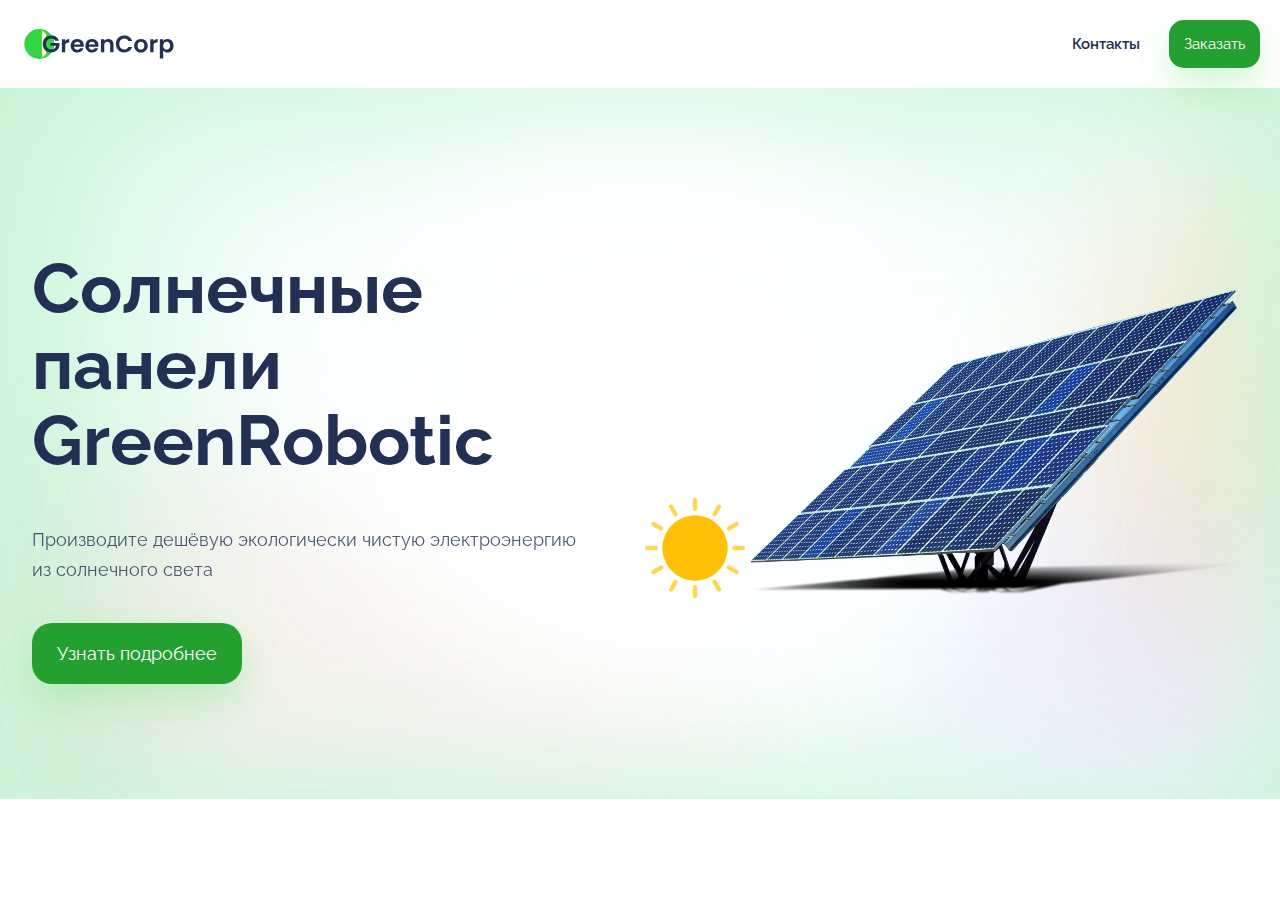
==== index.html @ 8d052358 "Добавили шапку и первую секцию" ====
<!DOCTYPE html>
<html lang="ru">
<head>
  <title>Солнечные батареи GreenCorp</title>
  <link rel="stylesheet" href="main.css">
  <link href="https://fonts.googleapis.com/css2?family=Raleway:wght@100;300;400;500;600;700;800&display=swap" rel="stylesheet">
</head>
<body>
  <header>
    <img class="header__logo" src='img/logo.svg'>
    <div class="header__controls">
      <a href="#contacts">Контакты</a>
      <button>Заказать</button>
    </div>
  </header>
  <section class="about">
    <div class="about__info">
      <h1>Солнечные панели GreenRobotic</h1>
      <p>Производите дешёвую экологически чистую электроэнергию из солнечного света</p>
      <button>Узнать подробнее</button>
    </div>
    <div class="about__images">
      <img class="about__sun-image" src="img/sun.png">
      <img class="about__image" src="img/solar-panel.png">
    </div>
  </section>
</body>
</html>
---- main.css ----
body {
    font-family: 'Raleway', sans-serif;
    color: #213053;
    margin: 0;
  }
   
  header {
    display: flex;
    justify-content: space-between;
    align-items: center;
    padding: 20px;
  }
   
  .header__logo {
    height: 30px;
  }
  button {
    font-family: 'Raleway', sans-serif;
    font-size: 15px;
    color: #fff;
    background-color: #23a030;
    border: none;
    border-radius: 15px;
    cursor: pointer;
    box-shadow: 0 16px 36px rgb(52 213 68 / 22%);
    padding: 15px;
  }
  a {
    text-decoration: none;
    color: #213053;
  }
   
  header a {
    font-size: 15px;
    font-weight: 600;
    margin-right: 25px;
  }
  .about__image {
    width: 500px;
  }
   
  .about__sun-image {
    width: 100px;
    height: 100px;
  }
  .about {
    display: flex;
    align-items: center;
    justify-content: space-around;
    padding-bottom: 115px;
    padding-top: 115px;
  }
  .about h1 {
    font-size: 70px;
    line-height: 76px;
  }
   
  .about p {
    font-size: 18px;
    line-height: 30px;
    opacity: 0.8;
  }
   
  .about button {
    font-size: 18px;
    padding: 20px 25px;
    border-radius: 20px;
    margin-top: 20px;
  }
  .about__info {
    max-width: 550px;
  }
  .about {
    /* ... */
    background: url('img/back.png') no-repeat;
    background-position: center;
    background-size: cover;
  }
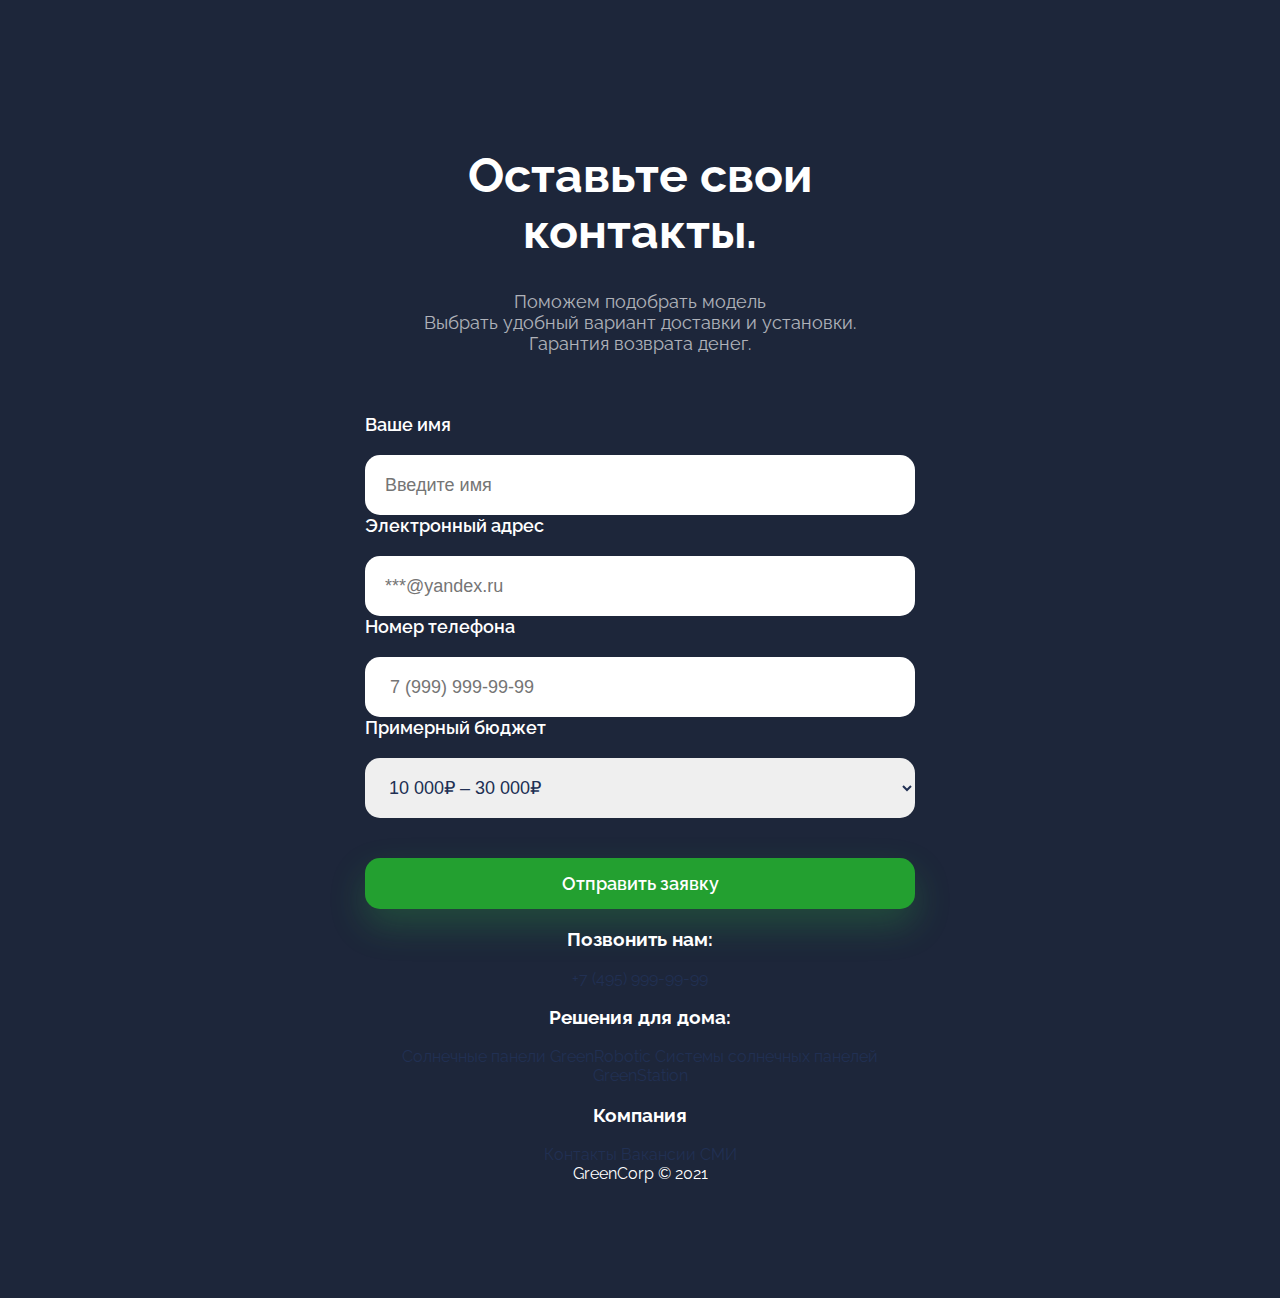
==== commit c0a8a9fb: "Вторая версия проекта" ====
--- a/index.html
+++ b/index.html
@@ -6,23 +6,60 @@
   <link href="https://fonts.googleapis.com/css2?family=Raleway:wght@100;300;400;500;600;700;800&display=swap" rel="stylesheet">
 </head>
 <body>
-  <header>
-    <img class="header__logo" src='img/logo.svg'>
-    <div class="header__controls">
-      <a href="#contacts">Контакты</a>
-      <button>Заказать</button>
-    </div>
-  </header>
-  <section class="about">
-    <div class="about__info">
-      <h1>Солнечные панели GreenRobotic</h1>
-      <p>Производите дешёвую экологически чистую электроэнергию из солнечного света</p>
-      <button>Узнать подробнее</button>
-    </div>
-    <div class="about__images">
-      <img class="about__sun-image" src="img/sun.png">
-      <img class="about__image" src="img/solar-panel.png">
-    </div>
-  </section>
+    <section class="form">
+        <div class="form__container">
+            <h1>Оставьте свои контакты.</h1>
+            <p>Поможем подобрать модель<br>Выбрать удобный вариант доставки и установки.<br>Гарантия возврата денег.</p>
+            <form>
+                <div class="form__group">
+                  <label for="name">Ваше имя</label>
+                  <input type="text" placeholder="Введите имя" id="name">
+                  <label for="name">Электронный адрес</label>
+                  <input type="text" placeholder="***@yandex.ru" id="email">
+                  <label for="name">Номер телефона</label>
+                  <input type="number" placeholder=" 7 (999) 999-99-99" id="phone">
+                  <label for="text">Примерный бюджет</label>
+                    <select name="text"id="budget">
+                      <option value="10–30">10 000₽ – 30 000₽</option>
+                      <option value="30-60">30 000₽ – 60 000₽</option>
+                      <option value="60-100">60 000₽ – 100 000₽</option>
+                      <option value="100+">100 000₽</option>
+                    </select>
+                      <button class="form__submit"   type="submit">Отправить заявку</button>
+                </div>
+            </form>
+            <footer>
+              <div class="footer__container">
+                  <div class="footer__group">
+                      <h3>Позвонить нам:</h3>
+                      <div class="footer__links">
+                          <a href="tel:74959999999">+7 (495) 999-99-99</a>
+                      </div>
+                  </div>
+                  <div class="footer__group">
+                      <h3>Решения для дома:</h3>
+                      <div class="footer__links">
+                          <a href="#">Солнечные панели GreenRobotic</a>
+                          <a href="#">Системы солнечных панелей GreenStation</a>
+                      </div>
+                  </div>
+                  <div class="footer__group">
+                      <h3>Компания</h3>
+            
+                      <div class="footer__links">
+                          <a href="#">Контакты</a>
+                          <a href="#">Вакансии</a>
+                          <a href="#">СМИ</a>
+                      </div>
+                  </div>
+              </div>
+            
+              <div class="footer__copy">
+                  GreenCorp © 2021
+              </div>
+           </footer>
+        </div>
+      </section>
+    
 </body>
 </html>--- a/main.css
+++ b/main.css
@@ -76,3 +76,64 @@
     background-position: center;
     background-size: cover;
   }
+
+.form__container {
+    width: 550px;
+   }
+.form{
+    display: flex;
+    justify-content: center;
+    align-items: center;
+    background-color: #1D263A;
+    color: #fff;
+    padding-top: 115px;
+    padding-bottom: 115px;
+    text-align: center;
+}
+.form h1{
+    font-size:  48px;
+}
+.form p{
+    font-size:  18px;
+    opacity: 0.65;
+}
+.form__group{
+    display: flex;
+    flex-direction: column;
+    text-align: left;
+}
+.form form {
+    margin-top: 60px;
+    display: grid;
+    grid-gap: 20px;
+ }
+
+.form label{
+    font-size: 18px;
+    font-weight: 600;
+    margin-bottom: 20px;
+}
+.form input, .form select {
+    border: none;
+    border-radius: 15px;
+    padding: 0 20px;
+    outline: none;
+    font-size: 18px;
+    color: #213053;
+    height: 60px;
+ }
+.form__submit{
+    font-size: 18px;
+    font-weight: 600;
+    margin-top: 40px;
+}
+button:hover {
+    background-color: #f6980c;
+    box-shadow: 0 16px 36px rgba(246 152 12 / 20%);
+    transition: background-color 0.3s ease-in;
+ }
+ 
+
+
+
+   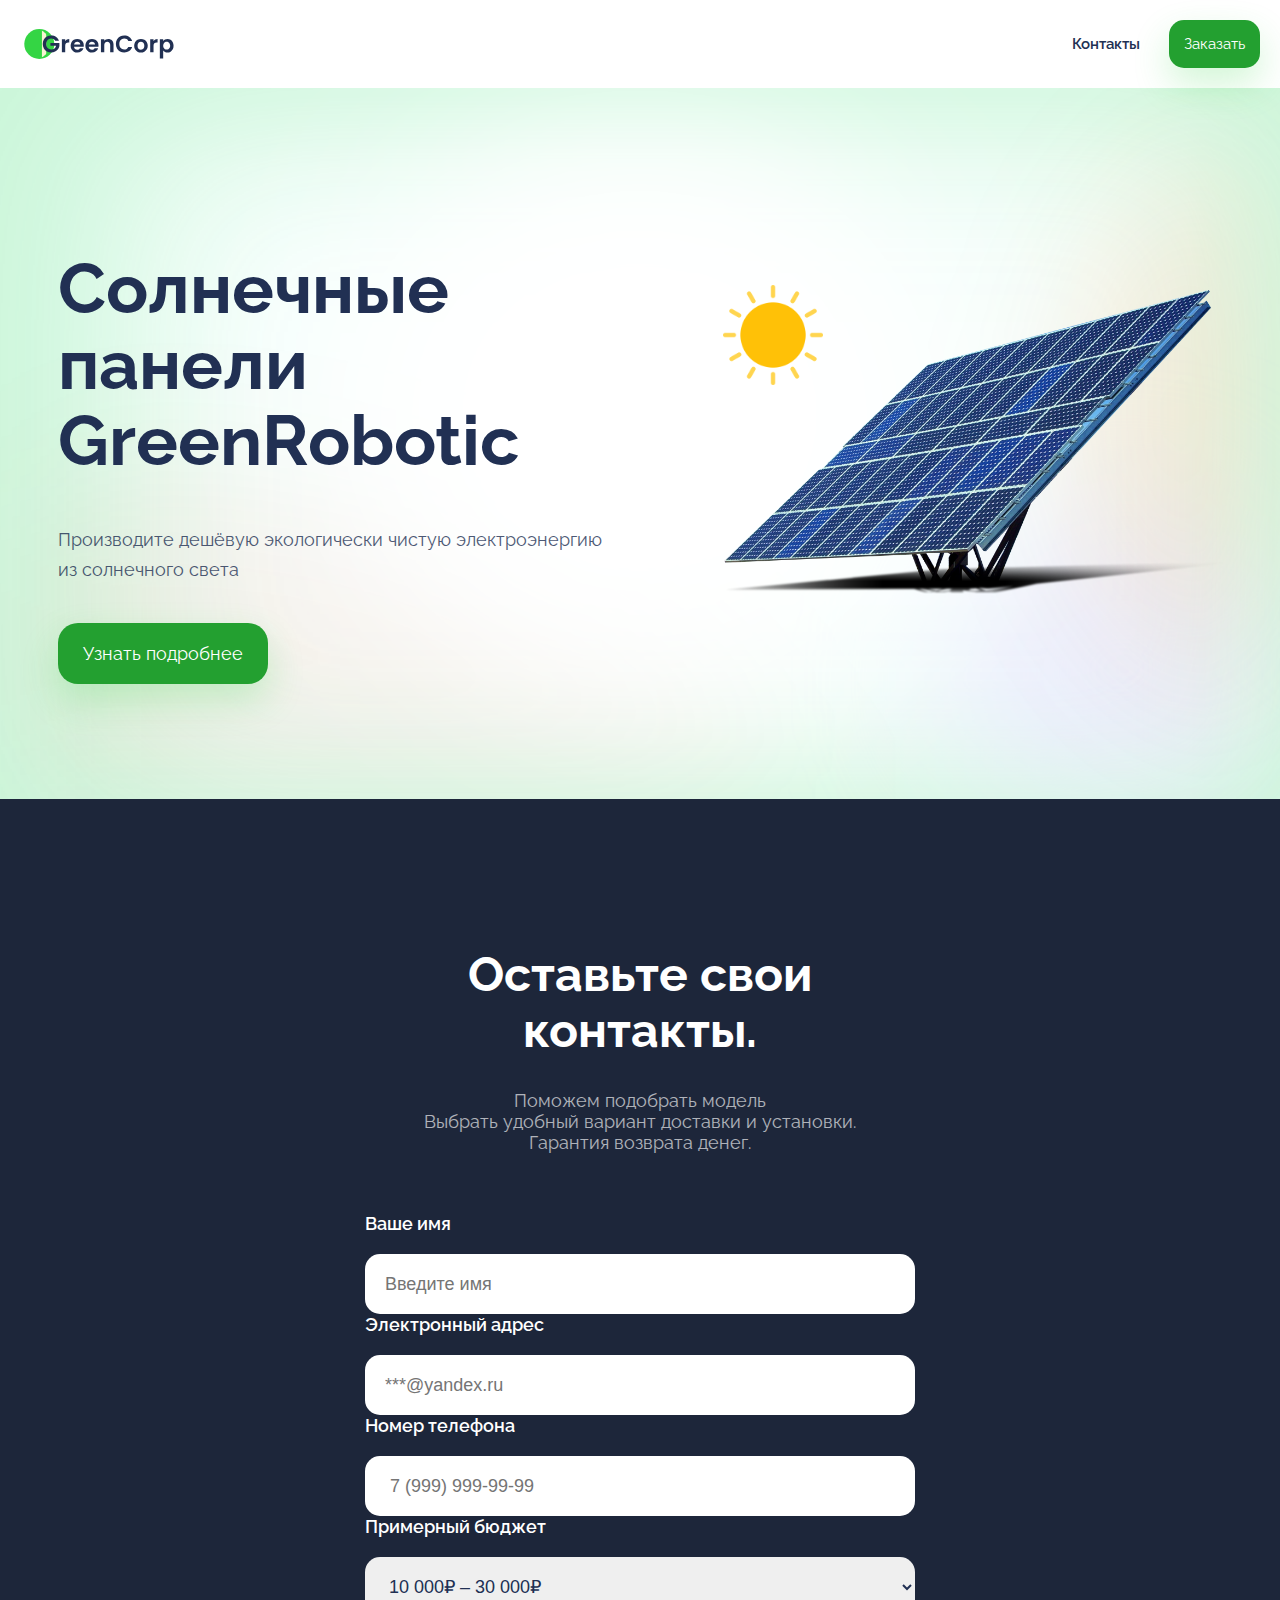
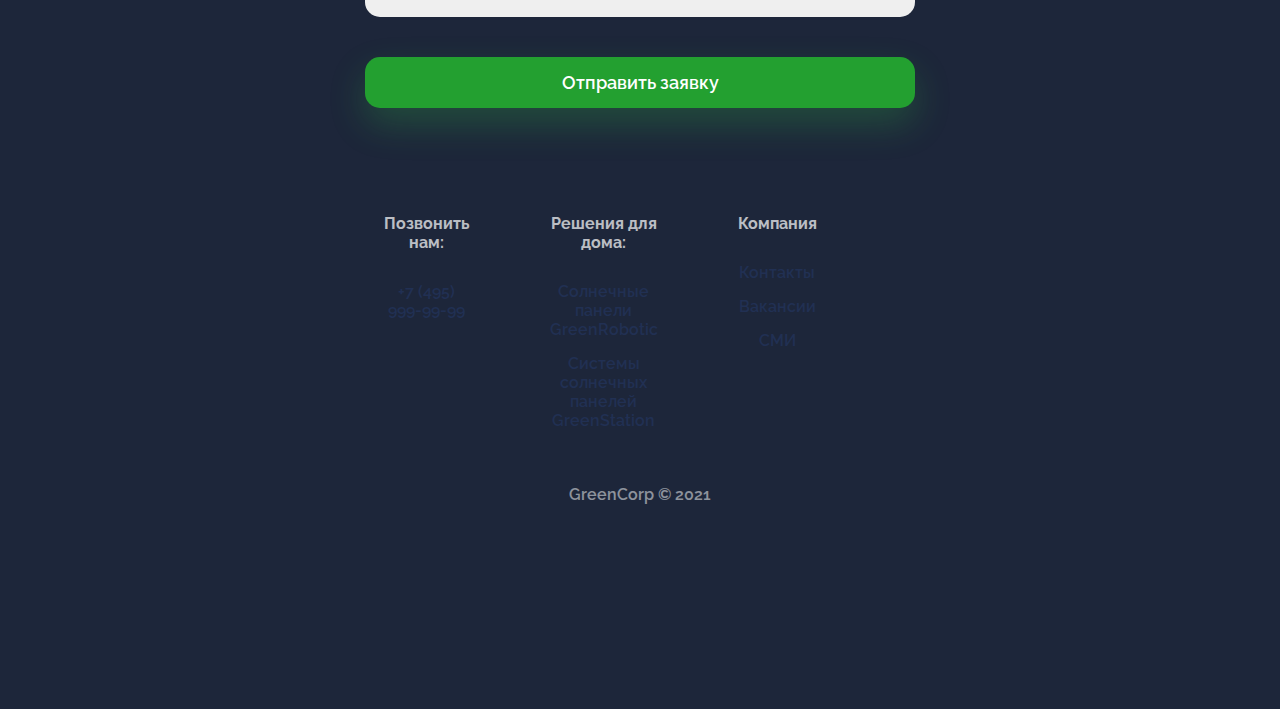
==== commit 95648c77: "Вторая версия проекта2" ====
--- a/index.html
+++ b/index.html
@@ -6,6 +6,24 @@
   <link href="https://fonts.googleapis.com/css2?family=Raleway:wght@100;300;400;500;600;700;800&display=swap" rel="stylesheet">
 </head>
 <body>
+  <header>
+    <img class="header__logo" src='img/logo.svg'>
+    <div class="header__controls">
+      <a href="#contacts">Контакты</a>
+      <button>Заказать</button>
+    </div>
+  </header>
+  <section class="about">
+    <div class="about__info">
+      <h1>Солнечные панели GreenRobotic</h1>
+      <p>Производите дешёвую экологически чистую электроэнергию из солнечного света</p>
+      <button>Узнать подробнее</button>
+    </div>
+    <div class="about__images">
+      <img class="about__sun-image" src="img/sun.png">
+      <img class="about__image" src="img/solar-panel.png">
+    </div>
+  </section>
     <section class="form">
         <div class="form__container">
             <h1>Оставьте свои контакты.</h1>
--- a/main.css
+++ b/main.css
@@ -5,6 +5,10 @@
   }
    
   header {
+    position: sticky;
+    z-index: 1;
+    top: 0;
+    background-color: #fff;
     display: flex;
     justify-content: space-between;
     align-items: center;
@@ -40,6 +44,11 @@
   }
    
   .about__sun-image {
+    position: absolute;
+    animation-duration: 10s;
+    animation-name: rotation;
+    animation-timing-function: linear;
+    animation-iteration-count: infinite;
     width: 100px;
     height: 100px;
   }
@@ -49,6 +58,10 @@
     justify-content: space-around;
     padding-bottom: 115px;
     padding-top: 115px;
+    /* ... */
+    background: url('img/back.png') no-repeat;
+    background-position: center;
+    background-size: cover;
   }
   .about h1 {
     font-size: 70px;
@@ -69,12 +82,6 @@
   }
   .about__info {
     max-width: 550px;
-  }
-  .about {
-    /* ... */
-    background: url('img/back.png') no-repeat;
-    background-position: center;
-    background-size: cover;
   }
 
 .form__container {
@@ -132,8 +139,44 @@
     box-shadow: 0 16px 36px rgba(246 152 12 / 20%);
     transition: background-color 0.3s ease-in;
  }
- 
-
-
-
-   + footer {
+    padding: 90px 20px;
+    font-size: 16px;  
+    font-weight: 600;
+ }
+  
+ .footer__container {
+    display: flex;
+    justify-content: center;
+ }
+  
+ .footer__copy {
+    text-align: center;
+    opacity: 0.5;
+    margin-top: 40px;
+ }
+ .footer__group {
+    margin-right: 80px;
+ }
+  
+ footer h3 {
+    opacity: 0.7;
+    font-size: 16px;
+    margin-bottom: 30px;
+ }
+  
+ .footer__links {
+    display: flex;
+    flex-direction: column;
+ }
+  
+ .footer__links a {
+    margin-bottom: 15px;
+ }
+ @keyframes rotation{
+    0%{
+      transform: rotate(0deg);
+    }
+    100%{
+      transform: rotate(360deg);
+    }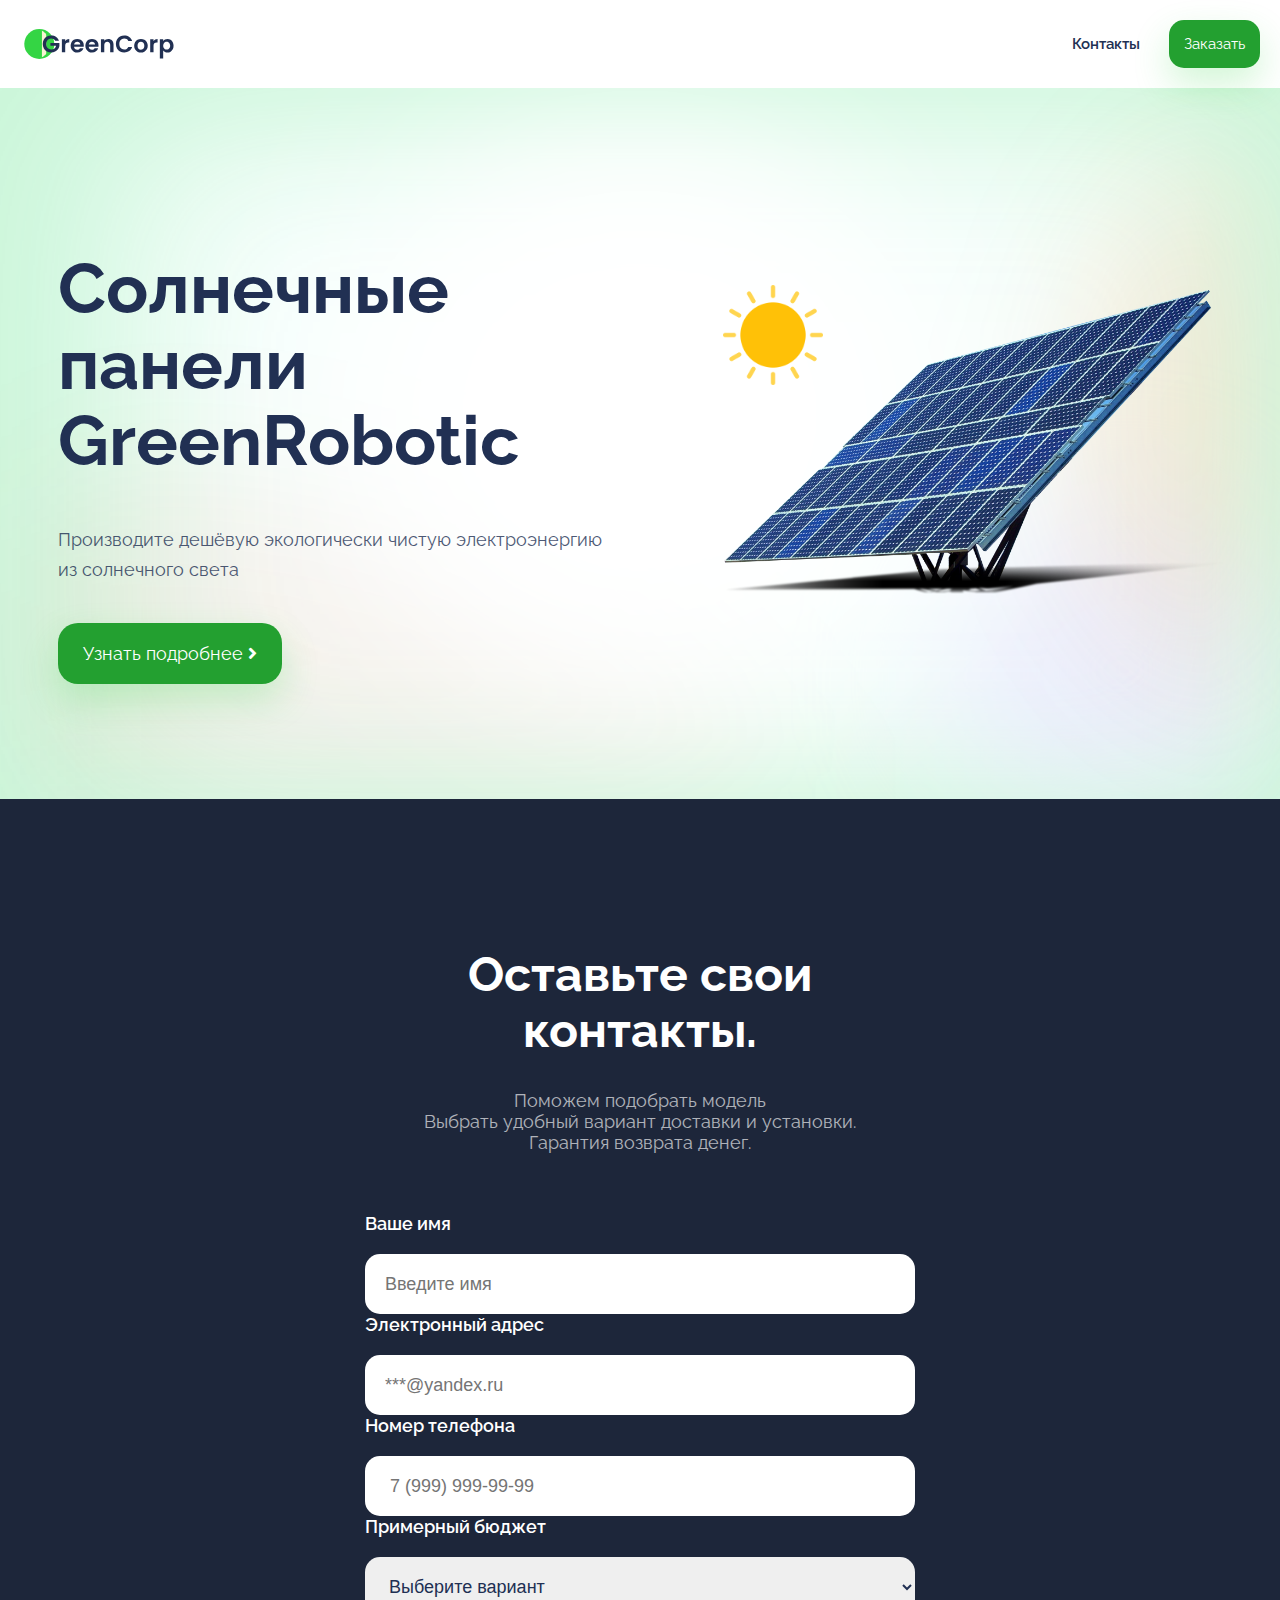
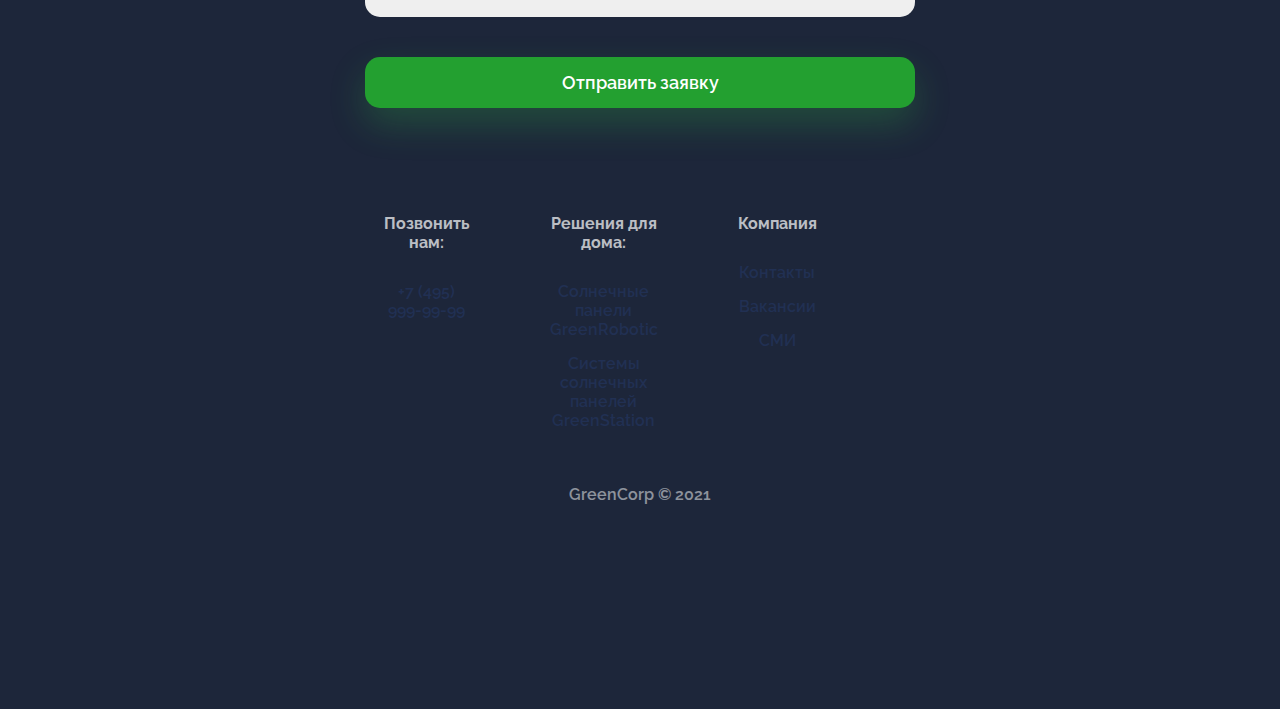
==== commit 49d7d4a0: "3 с анимацией" ====
--- a/index.html
+++ b/index.html
@@ -4,6 +4,9 @@
   <title>Солнечные батареи GreenCorp</title>
   <link rel="stylesheet" href="main.css">
   <link href="https://fonts.googleapis.com/css2?family=Raleway:wght@100;300;400;500;600;700;800&display=swap" rel="stylesheet">
+  <link rel="stylesheet" href="https://cdnjs.cloudflare.com/ajax/libs/font-awesome/5.15.4/css/all.min.css" 
+integrity="sha512-1ycn6IcaQQ40/MKBW2W4Rhis/DbILU74C1vSrLJxCq57o941Ym01SwNsOMqvEBFlcgUa6xLiPY/NS5R+E6ztJQ==" crossorigin="anonymous" referrerpolicy="no-referrer">
+<link rel="stylesheet" href="https://cdnjs.cloudflare.com/ajax/libs/animate.css/4.1.1/animate.min.css"/>
 </head>
 <body>
   <header>
@@ -14,15 +17,15 @@
     </div>
   </header>
   <section class="about">
-    <div class="about__info">
+    <div class="about__info animate__animated animate__fadeInLeft animate__slow">
       <h1>Солнечные панели GreenRobotic</h1>
       <p>Производите дешёвую экологически чистую электроэнергию из солнечного света</p>
-      <button>Узнать подробнее</button>
-    </div>
-    <div class="about__images">
+      <button>Узнать подробнее <i class="fas fa-angle-right"></i></button>
+  </div>
+  <div class="about__images animate__animated animate__fadeInRight animate__slow">
       <img class="about__sun-image" src="img/sun.png">
       <img class="about__image" src="img/solar-panel.png">
-    </div>
+  </div>
   </section>
     <section class="form">
         <div class="form__container">
@@ -38,6 +41,7 @@
                   <input type="number" placeholder=" 7 (999) 999-99-99" id="phone">
                   <label for="text">Примерный бюджет</label>
                     <select name="text"id="budget">
+                      <option value="Выберите вариант">Выберите вариант</option>
                       <option value="10–30">10 000₽ – 30 000₽</option>
                       <option value="30-60">30 000₽ – 60 000₽</option>
                       <option value="60-100">60 000₽ – 100 000₽</option>
--- a/main.css
+++ b/main.css
@@ -3,8 +3,7 @@
     color: #213053;
     margin: 0;
   }
-   
-  header {
+   header {
     position: sticky;
     z-index: 1;
     top: 0;
@@ -14,8 +13,7 @@
     align-items: center;
     padding: 20px;
   }
-   
-  .header__logo {
+   .header__logo {
     height: 30px;
   }
   button {
@@ -33,8 +31,7 @@
     text-decoration: none;
     color: #213053;
   }
-   
-  header a {
+    header a {
     font-size: 15px;
     font-weight: 600;
     margin-right: 25px;
@@ -42,8 +39,7 @@
   .about__image {
     width: 500px;
   }
-   
-  .about__sun-image {
+   .about__sun-image {
     position: absolute;
     animation-duration: 10s;
     animation-name: rotation;
@@ -58,7 +54,6 @@
     justify-content: space-around;
     padding-bottom: 115px;
     padding-top: 115px;
-    /* ... */
     background: url('img/back.png') no-repeat;
     background-position: center;
     background-size: cover;
@@ -67,14 +62,12 @@
     font-size: 70px;
     line-height: 76px;
   }
-   
-  .about p {
+   .about p {
     font-size: 18px;
     line-height: 30px;
     opacity: 0.8;
   }
-   
-  .about button {
+   .about button {
     font-size: 18px;
     padding: 20px 25px;
     border-radius: 20px;
@@ -83,7 +76,6 @@
   .about__info {
     max-width: 550px;
   }
-
 .form__container {
     width: 550px;
    }
@@ -114,7 +106,6 @@
     display: grid;
     grid-gap: 20px;
  }
-
 .form label{
     font-size: 18px;
     font-weight: 600;
@@ -144,13 +135,11 @@
     font-size: 16px;  
     font-weight: 600;
  }
-  
- .footer__container {
+  .footer__container {
     display: flex;
     justify-content: center;
  }
-  
- .footer__copy {
+  .footer__copy {
     text-align: center;
     opacity: 0.5;
     margin-top: 40px;
@@ -158,19 +147,16 @@
  .footer__group {
     margin-right: 80px;
  }
-  
- footer h3 {
+  footer h3 {
     opacity: 0.7;
     font-size: 16px;
     margin-bottom: 30px;
  }
-  
- .footer__links {
+  .footer__links {
     display: flex;
     flex-direction: column;
  }
-  
- .footer__links a {
+  .footer__links a {
     margin-bottom: 15px;
  }
  @keyframes rotation{
@@ -179,4 +165,72 @@
     }
     100%{
       transform: rotate(360deg);
-    }+    }
+    @media (max-width: 1024px) {
+      .about {
+          padding: 115px 20px;
+      }
+    
+      .about h1 {
+          font-size: 36px;
+          line-height: 40px;
+      }
+    
+      .about__image {
+          width: 280px;
+      }
+    
+      .about__sun-image {
+          width: 75px;
+          height: 75px;
+      }
+   }
+
+   @media (max-width: 720px) {
+      header {
+          padding: 10px;
+      }
+    
+      .header__logo {
+          height: 20px;
+      }
+    
+      header a {
+          margin-right: 10px;
+      }
+    
+      .about {
+          flex-direction: column-reverse;
+          padding: 50px 10px;
+      }
+    
+      .about h1 {
+          font-size: 36px;
+          line-height: 40px;
+      }
+    
+      .about__image {
+          width: 280px;
+      }
+    
+      .about__sun-image {
+          width: 75px;
+          height: 75px;
+      }
+    
+      .form {
+          padding: 50px 10px;
+      }
+    
+      .form h1 {
+          font-size: 36px;
+      }
+    
+      footer {
+          padding: 50px 10px;
+      }
+    
+      .footer__container {
+          flex-direction: column;
+      }
+   }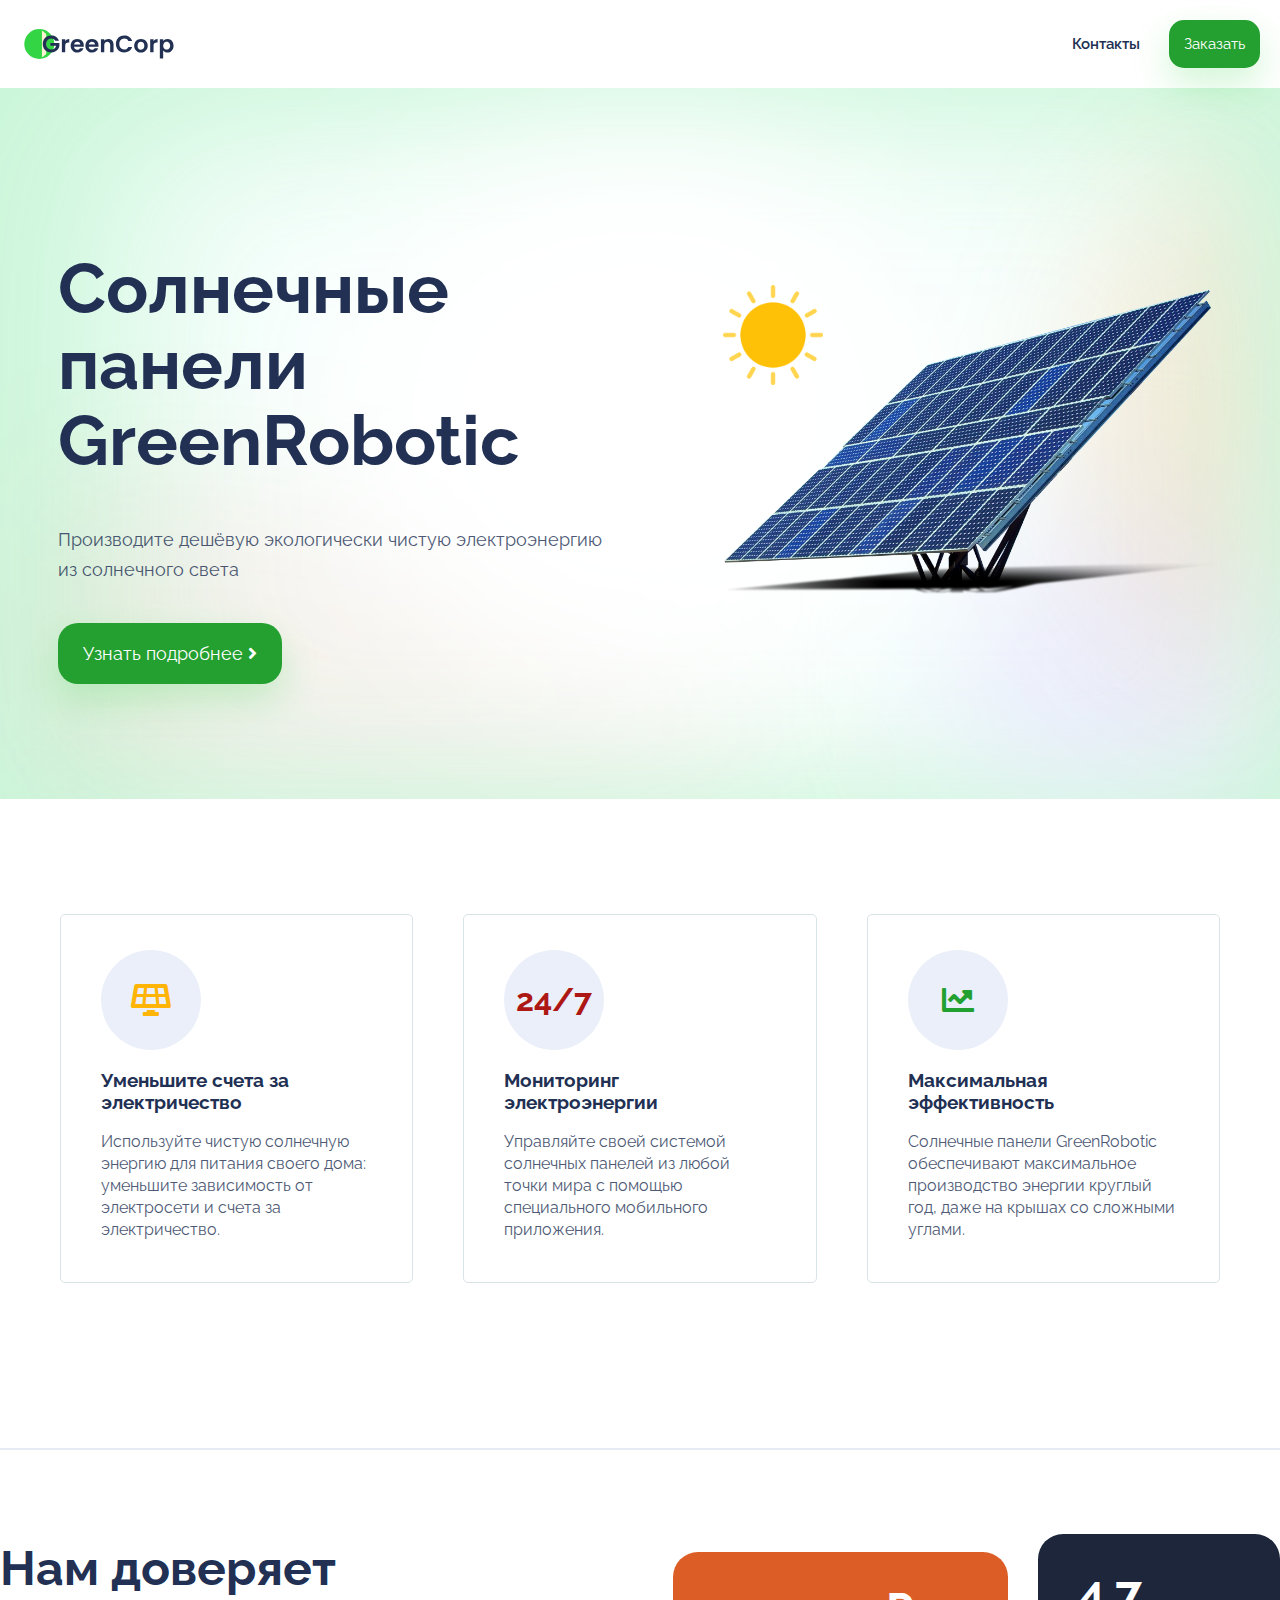
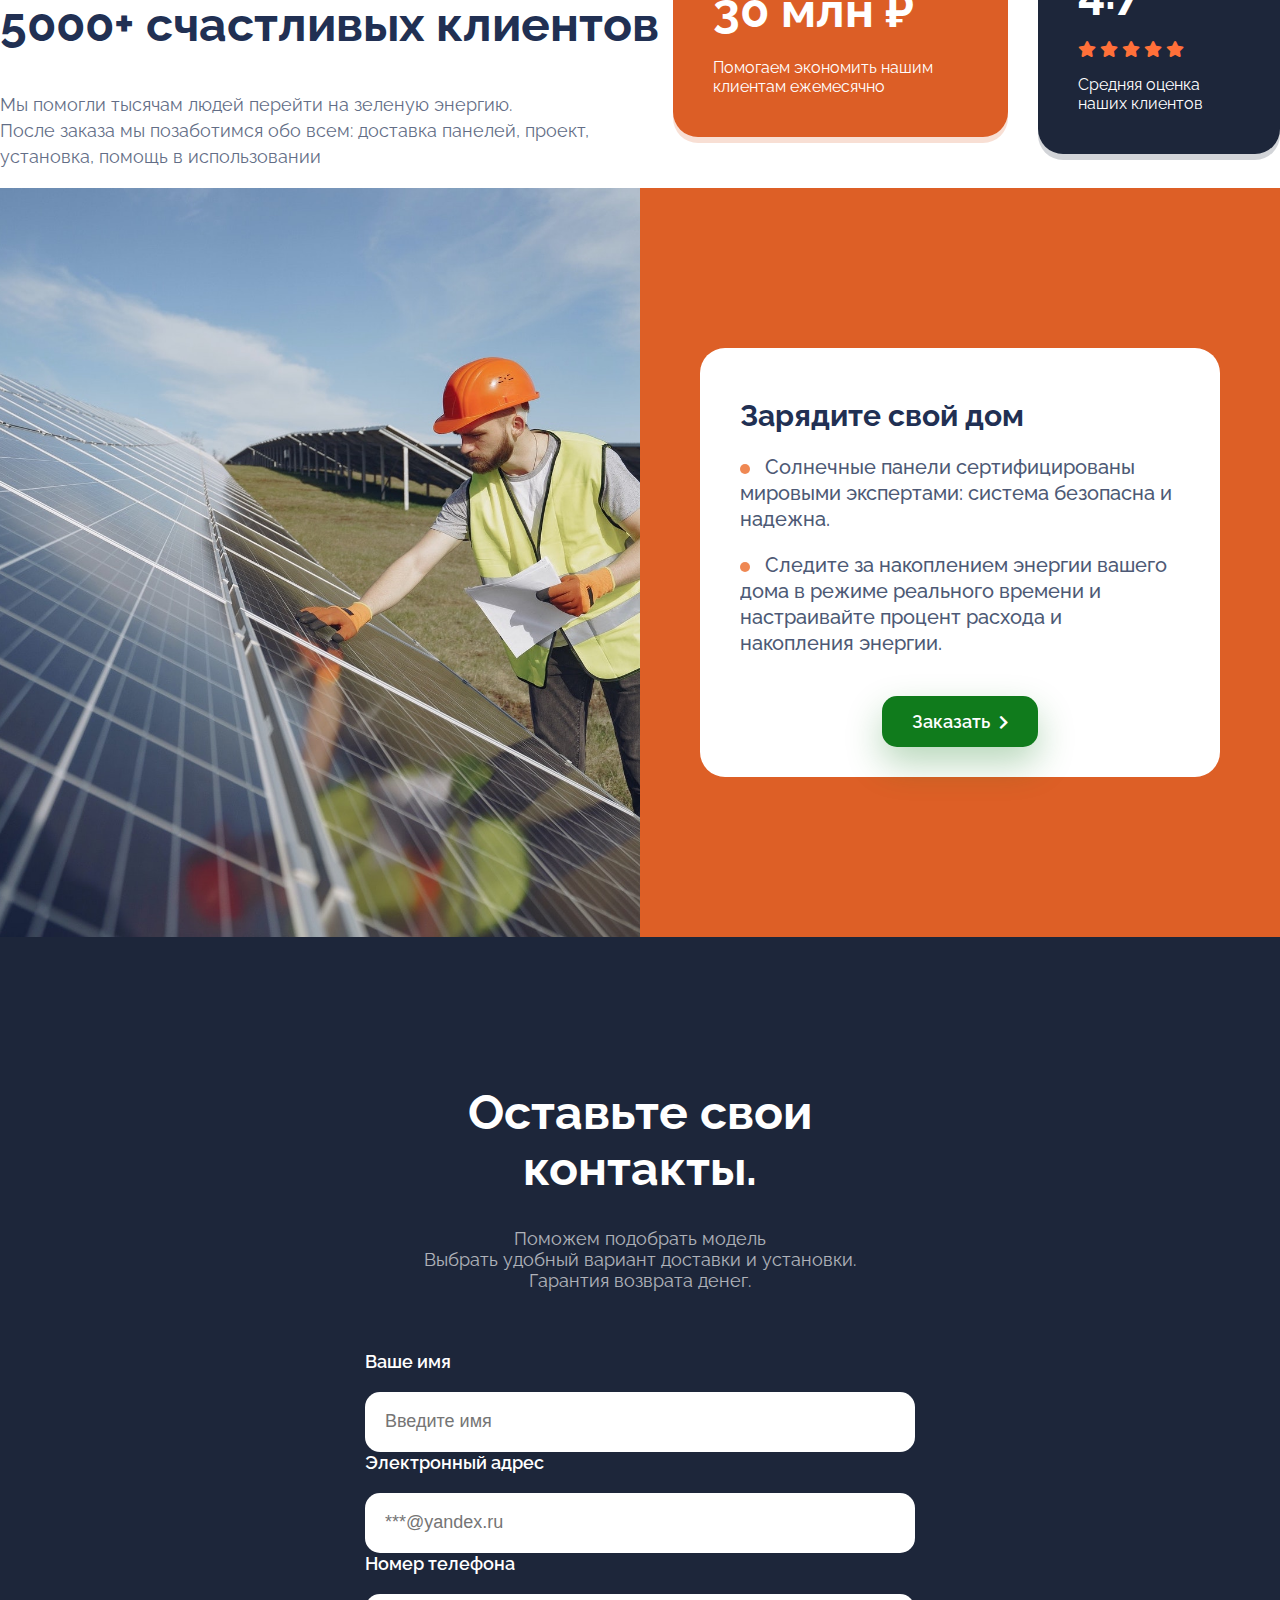
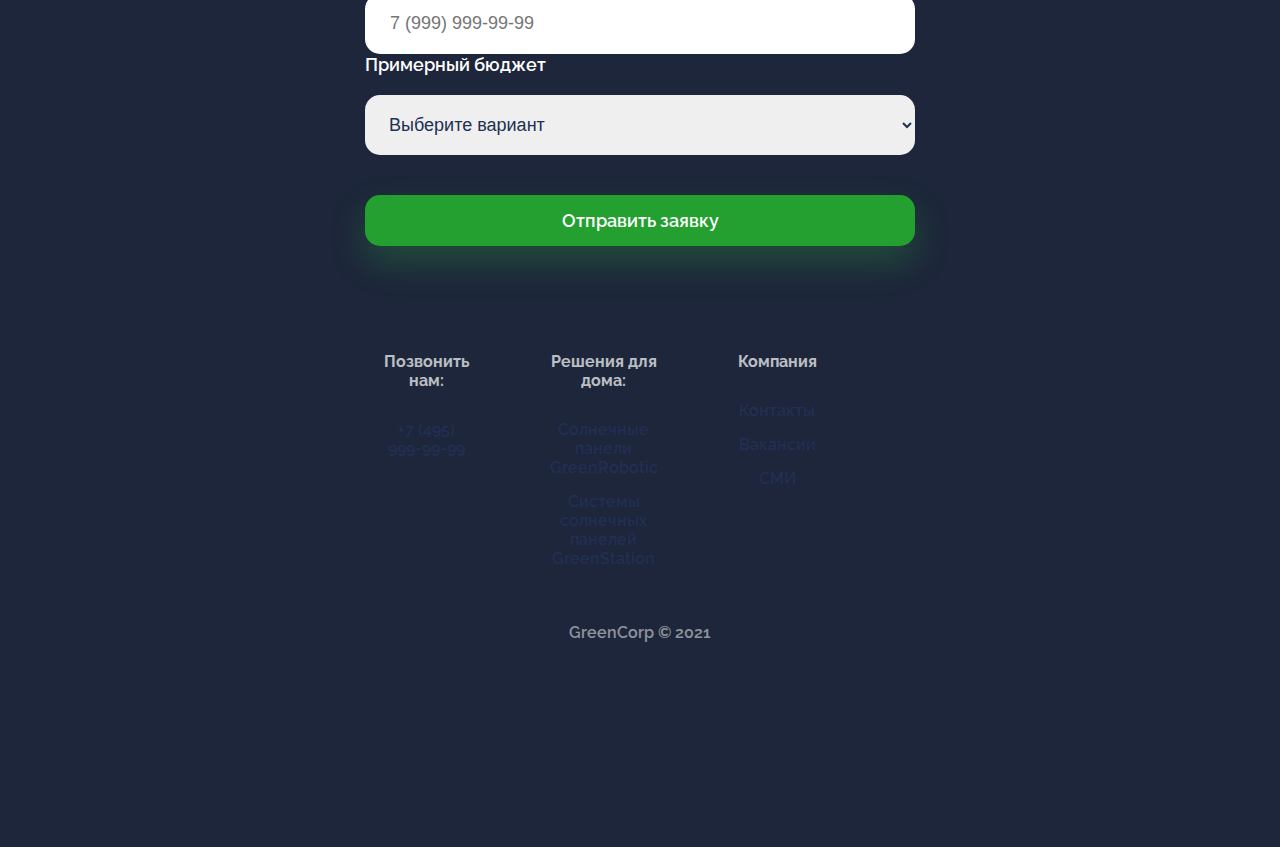
==== commit 1c787fcc: "jss1 этап" ====
--- a/index.html
+++ b/index.html
@@ -26,7 +26,89 @@
       <img class="about__sun-image" src="img/sun.png">
       <img class="about__image" src="img/solar-panel.png">
   </div>
-  </section>
+ </section>
+ <section class="features" id="features">
+  <div class="cards">
+    <div class="card">
+      <div class="card__logo yellow">
+        <i class="fas fa-solar-panel"></i>
+      </div>
+      <h3>Уменьшите счета за электричество</h3>
+      <p>
+          Используйте чистую солнечную энергию для питания своего дома: уменьшите зависимость от электросети и счета за электричество.
+      </p>
+    </div>
+    <div class="card">
+      <div class="card__logo red">
+          24/7
+      </div>
+      <h3>Мониторинг электроэнергии</h3>
+      <p>
+          Управляйте своей системой солнечных панелей из любой точки мира с помощью специального мобильного приложения.
+      </p>
+    </div>
+    <div class="card">
+      <div class="card__logo green">
+        <i class="fas fa-chart-line"></i>
+      </div>
+      <h3>Максимальная эффективность</h3>
+      <p>
+          Солнечные панели GreenRobotic обеспечивают максимальное производство энергии круглый год, даже на крышах со сложными углами.
+      </p>
+    </div>
+  </div>
+</section>
+<div class="features__border"></div>
+<div class="features__feedback">
+  <div class="features__feedback-left">
+    <h2>
+       Нам доверяет
+      <br>
+       5000+ счастливых клиентов
+    </h2>
+    <p>
+       Мы помогли тысячам людей перейти на зеленую энергию.
+      <br>
+       После заказа мы позаботимся обо всем: доставка панелей, проект, установка, помощь в использовании
+    </p>
+  </div>
+  <div class="features__feedback-right">
+    <div class="features__box features__savings-box">
+      <h3>30 млн ₽</h3>
+      <p>Помогаем экономить нашим клиентам ежемесячно</p>
+    </div>
+    <div class="features__box features__rate-box">
+      <h3>4.7</h3>
+      <p class="stars">
+        <i class="fas fa-star"></i>
+        <i class="fas fa-star"></i>
+        <i class="fas fa-star"></i>
+        <i class="fas fa-star"></i>
+        <i class="fas fa-star"></i>
+      </p>
+      <p>
+        Средняя оценка наших клиентов
+      </p>
+    </div>
+  </div>
+</div>
+<section class="promo">
+  <div class="promo__image"></div>
+  <div class="promo__right">
+    <div class="promo__text">
+      <h2>Зарядите свой дом</h2>
+      <p>
+          Солнечные панели сертифицированы мировыми экспертами: система безопасна и надежна.
+      </p>
+      <p>
+          Следите за накоплением энергии вашего дома в режиме реального времени и настраивайте процент расхода и накопления энергии.
+      </p>
+      <div class="promo__button-wrap">
+        <button type="button">Заказать <i class="fas fa-chevron-right"></i></button>
+      </div>
+    </div>
+  </div>
+</section>
     <section class="form">
         <div class="form__container">
             <h1>Оставьте свои контакты.</h1>
@@ -75,13 +157,8 @@
                       </div>
                   </div>
               </div>
-            
-              <div class="footer__copy">
+            <div class="footer__copy">
                   GreenCorp © 2021
               </div>
            </footer>
-        </div>
-      </section>
-    
-</body>
-</html>+        </div>--- a/main.css
+++ b/main.css
@@ -166,10 +166,11 @@
     100%{
       transform: rotate(360deg);
     }
+}
     @media (max-width: 1024px) {
-      .about {
-          padding: 115px 20px;
-      }
+      
+        .about {
+          padding: 115px 20px;}
     
       .about h1 {
           font-size: 36px;
@@ -233,4 +234,213 @@
       .footer__container {
           flex-direction: column;
       }
-   }+   }
+   .features {
+    background-color: #fff;
+    padding: 115px 60px; 
+  }
+  
+  @media (max-width: 720px) {
+    .features {
+      padding: 50px 10px;
+    }
+  }
+  .cards {
+    display: grid;
+    grid-gap: 50px;
+    grid-template-columns: 1fr 1fr 1fr;
+  }
+  
+  .card {
+    padding: 35px 40px 25px 40px;
+    background: #FFFFFF;
+    border: 1px solid #D9E4E6;
+    border-radius: 5px;
+  }
+  
+  .card p {
+    opacity: 0.8;
+    font-size: 16px;
+    line-height: 22px;
+  }
+  
+  .card__logo {
+    font-weight: 700;
+    font-size: 32px;
+    background: #eaeff9;
+    border-radius: 50%;
+    height: 100px;
+    width: 100px;
+    display: flex;
+    justify-content: center;
+    align-items: center;
+  }
+  
+  .card__logo.yellow {
+    color: #ffb406;
+  }
+  
+  .card__logo.red {
+    color: #ad1714;
+  }
+  
+  .card__logo.green {
+    color: #22a030;
+  }
+  
+  @media (max-width: 720px) {
+    .cards {
+      grid-template-columns: auto;
+    }
+  }
+  .features__border {
+    width: 100%;
+    border: 1px solid #E6EAF4;
+    margin-top: 50px;
+    margin-bottom: 50px;
+  }
+  .features__feedback {
+    display: flex;
+  }
+  
+  .features__feedback-left {
+    margin-right: 10px;
+  }
+  
+  .features__feedback-left h2 {
+    font-size: 48px;
+  }
+  
+  .features__feedback-left p {
+    font-size: 18px;
+    opacity: 0.7;
+    line-height: 26px;
+  }
+  
+  .features__feedback-right {
+    display: flex;
+    align-items: center;
+  }
+  
+  .features__box {
+    border-radius: 25px;
+    padding: 30px 40px 25px 40px;
+    color: white;
+  }
+  
+  .features__box h3 {
+    font-size: 48px;
+    margin-top: 0;
+    margin-bottom: 20px;
+  }
+  
+  .features__savings-box {
+    background-color: #dc5e26;
+    box-shadow: 0 6px 0 rgb(221 95 38 / 20%);
+    margin-right: 30px;
+  }
+  
+  .features__rate-box {
+    background-color: #1D263A;
+    box-shadow: 0 6px 0 rgb(29 38 58 / 20%);
+  }
+  
+  .stars {
+    color: #ff7039;
+  }
+  
+  @media (max-width: 720px) {
+    .features__feedback {
+      flex-direction: column;
+    }
+  
+    .features__feedback-left {
+      margin-right: 0;
+    }
+    
+    .features__feedback-left h2, .features__box h3 {
+      font-size: 36px;
+    }
+  
+    .features__feedback-right {
+      flex-direction: column;
+      align-items: initial;
+    }
+  
+    .features__savings-box {
+      margin-right: 0;
+      margin-bottom: 30px;
+    }
+   }
+   .promo {
+    display: flex;
+  }
+  
+  .promo__image {
+    background-image: url(img/promo.jpg);
+    width: 50%;
+    flex-shrink: 0;
+    background-size: cover;
+    background-position: center;
+  }
+  
+  .promo__right {
+    background: #dd5f26;
+    padding: 160px 60px;
+  }
+  
+  @media (max-width: 720px) {
+    .promo {
+      flex-direction: column-reverse;
+    }
+  
+    .promo__right {
+      padding: 50px 10px;
+    }
+  
+    .promo__image {
+      width: 100%;
+      height: 500px;
+    }
+  }
+  .promo__text {
+    background-color: white;
+    padding: 30px 40px;
+    border-radius: 25px;
+    font-size: 20px;
+    font-weight: 500;
+    line-height: 26px;
+  }
+  
+  .promo__text p::before {
+    content: '';
+    display: inline-block;
+    width: 10px;
+    height: 10px;
+    border-radius: 50%;
+    background-color: #ec6b29;
+    margin-right: 10px;
+  }
+  
+  .promo__text p {
+    opacity: 0.8;
+  }
+  
+  .promo__text button {
+    background-color: #107b1c;
+    margin-top: 20px;
+    font-weight: 600;
+    font-size: 18px;
+    box-shadow: 0 16px 36px rgb(16 122 28 / 30%);
+    padding: 15px 30px;
+  }
+  
+  .promo__button-wrap {
+    display: flex;
+    justify-content: center;
+  }
+  
+  .promo__text button i {
+    font-size: 15px;
+    margin-left: 5px;
+  }